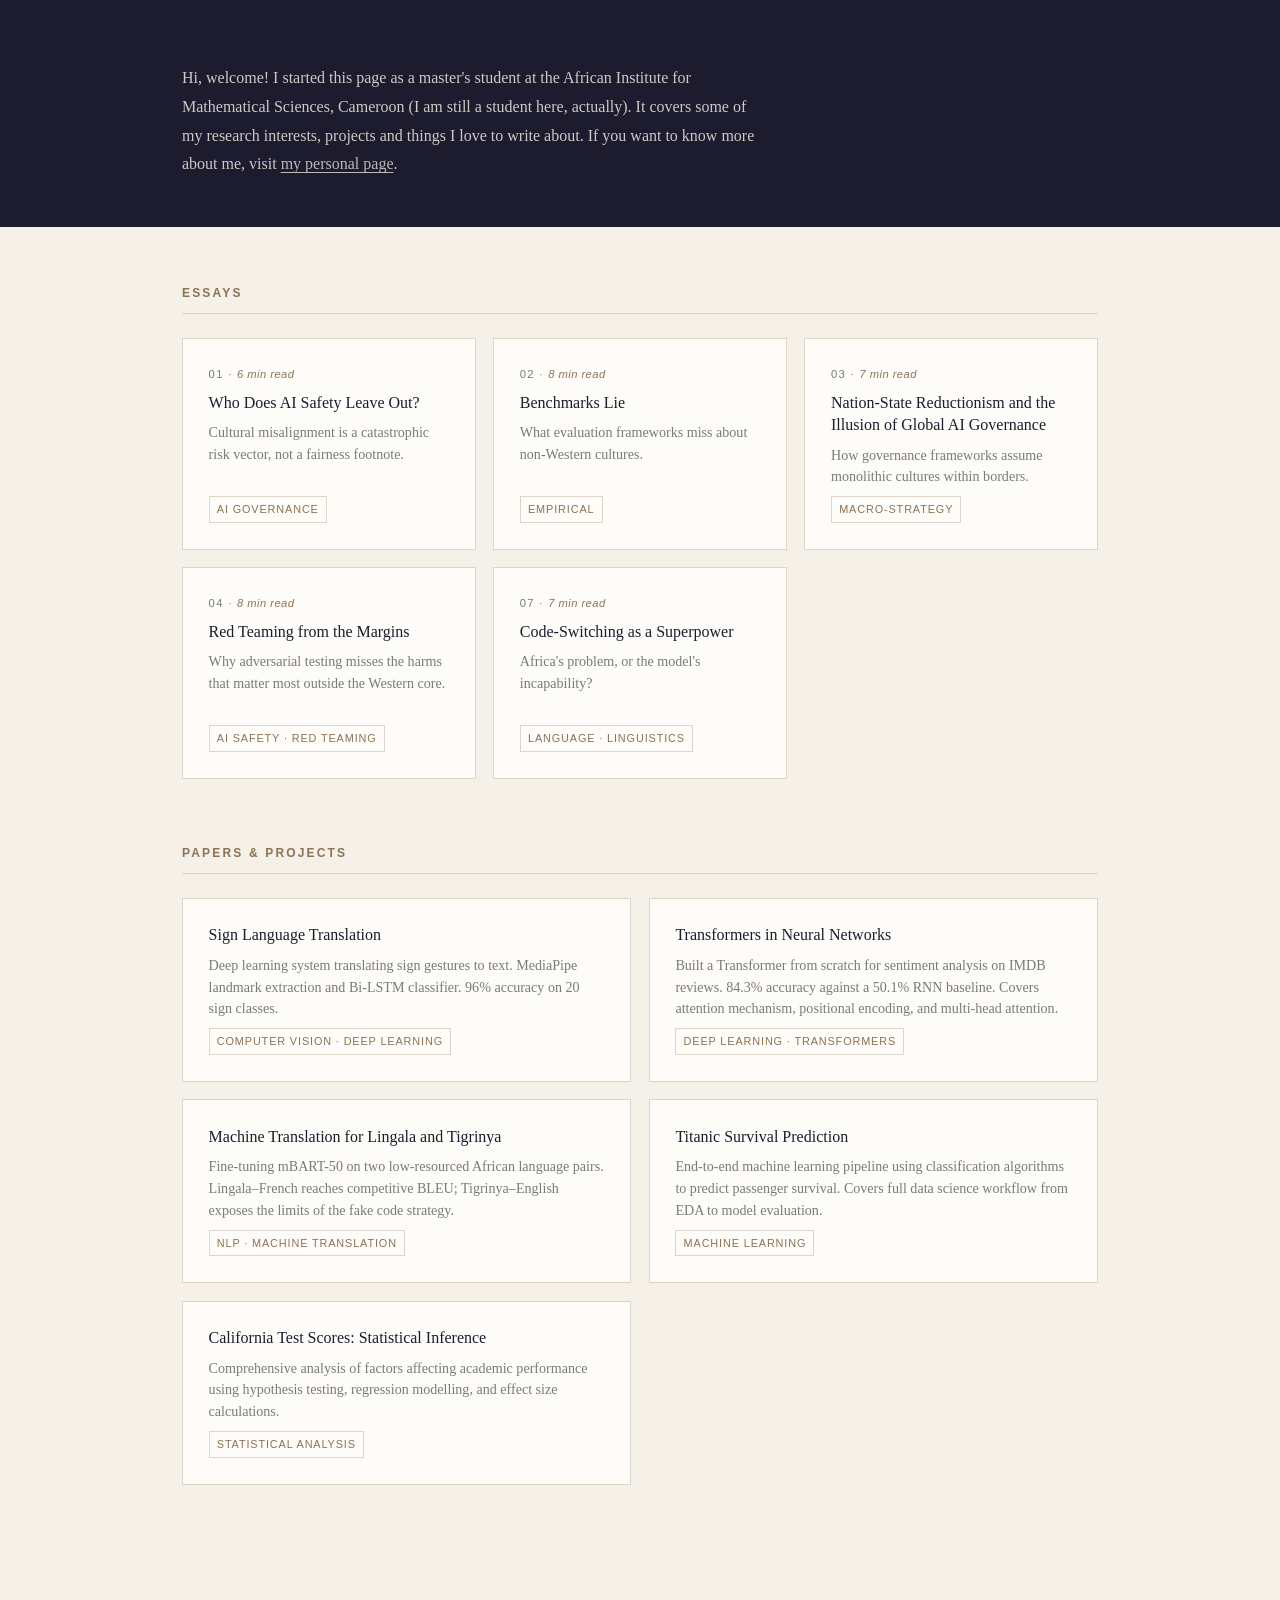
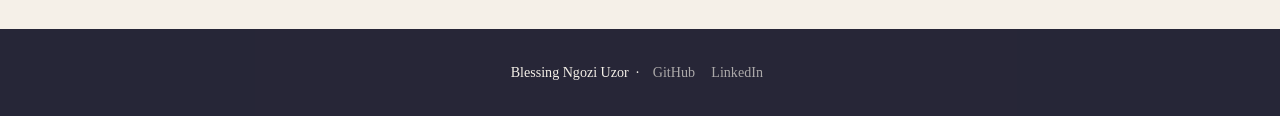
==== index.html @ 0ca080f7 "Update welcome text" ====
<!DOCTYPE html>
<html lang="en">
<head>
    <meta charset="UTF-8">
    <meta name="viewport" content="width=device-width, initial-scale=1.0">
    <title>Perspectives — Blessing Ngozi Uzor</title>
    <link rel="stylesheet" href="style.css">
</head>
<body>

    <header>
        <div class="container">
            <p class="welcome">Hi, welcome! I started this page as a master's student at the African Institute for Mathematical Sciences, Cameroon (I am still a student here, actually). It covers some of my research interests, projects and things I love to write about. If you want to know more about me, visit <a href="https://ngozi-uzor.github.io/BlessingNgoziUzor.github.io/" target="_blank" rel="noopener">my personal page</a>.</p>
        </div>
    </header>

    <main>

        <!-- Essays -->
        <section>
            <h2 class="section-title">Essays</h2>
            <div class="grid">

                <a href="blog/who-does-ai-safety-leave-out.html" class="card">
                    <span class="card-number">01 &middot; <span class="read-time">6 min read</span></span>
                    <h3>Who Does AI Safety Leave Out?</h3>
                    <p>Cultural misalignment is a catastrophic risk vector, not a fairness footnote.</p>
                    <span class="tag">AI Governance</span>
                </a>

                <a href="blog/benchmarks-lie.html" class="card">
                    <span class="card-number">02 &middot; <span class="read-time">8 min read</span></span>
                    <h3>Benchmarks Lie</h3>
                    <p>What evaluation frameworks miss about non-Western cultures.</p>
                    <span class="tag">Empirical</span>
                </a>

                <a href="blog/nation-state-reductionism.html" class="card">
                    <span class="card-number">03 &middot; <span class="read-time">7 min read</span></span>
                    <h3>Nation-State Reductionism and the Illusion of Global AI Governance</h3>
                    <p>How governance frameworks assume monolithic cultures within borders.</p>
                    <span class="tag">Macro-Strategy</span>
                </a>

                <a href="blog/red-teaming-from-the-margins.html" class="card">
                    <span class="card-number">04 &middot; <span class="read-time">8 min read</span></span>
                    <h3>Red Teaming from the Margins</h3>
                    <p>Why adversarial testing misses the harms that matter most outside the Western core.</p>
                    <span class="tag">AI Safety &middot; Red Teaming</span>
                </a>


<a href="blog/code-switching-as-a-superpower.html" class="card">
                    <span class="card-number">07 &middot; <span class="read-time">7 min read</span></span>
                    <h3>Code-Switching as a Superpower</h3>
                    <p>Africa's problem, or the model's incapability?</p>
                    <span class="tag">Language &middot; Linguistics</span>
                </a>

            </div>
        </section>

        <!-- Papers -->
        <section>
            <h2 class="section-title">Papers &amp; Projects</h2>
            <div class="grid grid-papers">

                <a href="projects/sign-language.html" class="card">
                    <h3>Sign Language Translation</h3>
                    <p>Deep learning system translating sign gestures to text. MediaPipe landmark extraction and Bi-LSTM classifier. 96% accuracy on 20 sign classes.</p>
                    <span class="tag">Computer Vision &middot; Deep Learning</span>
                </a>

                <a href="projects/transformers.html" class="card">
                    <h3>Transformers in Neural Networks</h3>
                    <p>Built a Transformer from scratch for sentiment analysis on IMDB reviews. 84.3% accuracy against a 50.1% RNN baseline. Covers attention mechanism, positional encoding, and multi-head attention.</p>
                    <span class="tag">Deep Learning &middot; Transformers</span>
                </a>

                <a href="projects/machine-translation.html" class="card">
                    <h3>Machine Translation for Lingala and Tigrinya</h3>
                    <p>Fine-tuning mBART-50 on two low-resourced African language pairs. Lingala–French reaches competitive BLEU; Tigrinya–English exposes the limits of the fake code strategy.</p>
                    <span class="tag">NLP &middot; Machine Translation</span>
                </a>

                <a href="https://github.com/Ngozi-uzor/Titanic-Survival-Prediction-Machine-Learning-Project" class="card" target="_blank" rel="noopener">
                    <h3>Titanic Survival Prediction</h3>
                    <p>End-to-end machine learning pipeline using classification algorithms to predict passenger survival. Covers full data science workflow from EDA to model evaluation.</p>
                    <span class="tag">Machine Learning</span>
                </a>

                <a href="https://github.com/Ngozi-uzor/CALIFORNIA-TEST-SCORES-Complete-Statistical-Inference-Project" class="card" target="_blank" rel="noopener">
                    <h3>California Test Scores: Statistical Inference</h3>
                    <p>Comprehensive analysis of factors affecting academic performance using hypothesis testing, regression modelling, and effect size calculations.</p>
                    <span class="tag">Statistical Analysis</span>
                </a>

            </div>
        </section>

    </main>

    <footer>
        <div class="container">
            <p>
                Blessing Ngozi Uzor &nbsp;&middot;&nbsp;
                <a href="https://github.com/Ngozi-uzor" target="_blank" rel="noopener">GitHub</a>
                <a href="https://linkedin.com/in/uzor-blessing-ngozi-2a97b01a7" target="_blank" rel="noopener">LinkedIn</a>
            </p>
        </div>
    </footer>

</body>
</html>
---- style.css ----
:root {
    --cream: #F5F0E8;
    --cream-card: #FEFCF8;
    --dark: #1C1C2E;
    --accent: #8B7355;
    --text: #2C2C2C;
    --text-muted: #7A7A7A;
    --border: #DDD5C8;
}

* {
    margin: 0;
    padding: 0;
    box-sizing: border-box;
}

body {
    background-color: var(--cream);
    color: var(--text);
    font-family: 'Georgia', serif;
    line-height: 1.7;
}

/* ── Layout ── */
.container {
    max-width: 980px;
    margin: 0 auto;
    padding: 0 2rem;
}

/* ── Header ── */
header {
    background-color: var(--dark);
    color: var(--cream);
    padding: 4rem 0 3rem;
}

header h1 {
    font-size: 2.4rem;
    font-weight: normal;
    letter-spacing: 0.04em;
    margin-bottom: 0.5rem;
}

header .tagline {
    font-size: 1rem;
    opacity: 0.75;
    margin-bottom: 0.6rem;
}

header .bio {
    font-size: 0.9rem;
    opacity: 0.6;
    max-width: 540px;
    line-height: 1.6;
    margin-bottom: 1.2rem;
}

header .welcome {
    font-size: 1rem;
    opacity: 0.82;
    max-width: 580px;
    line-height: 1.8;
}

header .welcome a {
    color: var(--cream);
    opacity: 0.9;
    text-decoration: underline;
    text-underline-offset: 3px;
}

/* ── Main ── */
main {
    padding: 3.5rem 2rem 5rem;
    max-width: 980px;
    margin: 0 auto;
}

section {
    margin-bottom: 4rem;
}

/* ── Section titles ── */
.section-title {
    font-family: Arial, sans-serif;
    font-size: 0.75rem;
    font-weight: 700;
    letter-spacing: 0.18em;
    text-transform: uppercase;
    color: var(--accent);
    margin-bottom: 1.5rem;
    padding-bottom: 0.6rem;
    border-bottom: 1px solid var(--border);
}

/* ── Grid ── */
.grid {
    display: grid;
    grid-template-columns: repeat(3, 1fr);
    grid-auto-rows: 1fr;
    gap: 1.1rem;
    align-items: stretch;
}

.grid-papers {
    grid-template-columns: repeat(2, 1fr);
    grid-auto-rows: auto;
}

/* ── Cards ── */
.card {
    background-color: var(--cream-card);
    border: 1px solid var(--border);
    padding: 1.6rem;
    text-decoration: none;
    color: inherit;
    display: flex;
    flex-direction: column;
    gap: 0.5rem;
    transition: border-color 0.2s ease, box-shadow 0.2s ease;
}

a.card:hover {
    border-color: var(--dark);
    box-shadow: 0 2px 14px rgba(28, 28, 46, 0.09);
}

.card-number {
    font-family: Arial, sans-serif;
    font-size: 0.7rem;
    letter-spacing: 0.12em;
    color: var(--text-muted);
}

.read-time {
    letter-spacing: 0.04em;
    color: var(--accent);
    font-style: italic;
}

.card h3 {
    font-size: 1rem;
    font-weight: normal;
    line-height: 1.4;
    color: var(--dark);
}

.card p {
    font-size: 0.88rem;
    color: var(--text-muted);
    line-height: 1.55;
    flex: 1;
}

.tag {
    display: inline-block;
    font-family: Arial, sans-serif;
    font-size: 0.68rem;
    letter-spacing: 0.08em;
    text-transform: uppercase;
    color: var(--accent);
    border: 1px solid var(--border);
    padding: 0.2rem 0.45rem;
    width: fit-content;
}

.card.coming-soon {
    opacity: 0.55;
    cursor: default;
}

.soon-label {
    font-family: Arial, sans-serif;
    font-size: 0.68rem;
    letter-spacing: 0.1em;
    text-transform: uppercase;
    color: var(--text-muted);
    margin-top: 0.25rem;
}

/* ── Footer ── */
footer {
    background-color: var(--dark);
    color: var(--cream);
    text-align: center;
    padding: 2rem 0;
    font-size: 0.88rem;
    opacity: 0.95;
}

footer a {
    color: var(--cream);
    opacity: 0.65;
    text-decoration: none;
    margin: 0 0.4rem;
}

footer a:hover {
    opacity: 1;
}

/* ── Blog Post ── */
.post-header {
    background-color: var(--dark);
    color: var(--cream);
    padding: 3.5rem 0 3rem;
}

.back-link {
    display: inline-block;
    font-family: Arial, sans-serif;
    font-size: 0.8rem;
    letter-spacing: 0.07em;
    color: var(--cream);
    opacity: 0.55;
    text-decoration: none;
    margin-bottom: 2rem;
}

.back-link:hover {
    opacity: 1;
}

.post-header h1 {
    font-size: 1.9rem;
    font-weight: normal;
    line-height: 1.35;
    max-width: 620px;
    margin-bottom: 0.6rem;
}

.post-header .subtitle {
    font-size: 0.95rem;
    opacity: 0.65;
    max-width: 580px;
}

.post-body {
    max-width: 680px;
    margin: 0 auto;
    padding: 3rem 2rem 5rem;
}

.post-body h2 {
    font-family: 'Georgia', serif;
    font-size: 1.25rem;
    font-weight: normal;
    letter-spacing: 0;
    text-transform: none;
    color: var(--accent);
    margin: 2.75rem 0 1rem;
    padding-bottom: 0.5rem;
    border-bottom: 1px solid var(--border);
}

.post-body p {
    font-size: 1rem;
    line-height: 1.85;
    margin-bottom: 1.3rem;
    color: var(--text);
}

.post-body em {
    font-style: italic;
}

.post-body strong {
    color: var(--dark);
    font-weight: bold;
}

.post-body .post-note {
    font-size: 0.88rem;
    color: var(--text-muted);
    border-top: 1px solid var(--border);
    padding-top: 1.5rem;
    margin-top: 3rem;
    font-style: italic;
}

/* ── Responsive ── */
@media (max-width: 768px) {
    .grid {
        grid-template-columns: repeat(2, 1fr);
    }

    .grid-papers {
        grid-template-columns: 1fr;
    }

    header h1 {
        font-size: 1.9rem;
    }
}

@media (max-width: 520px) {
    .grid {
        grid-template-columns: 1fr;
    }

    header h1 {
        font-size: 1.65rem;
    }

    .post-header h1 {
        font-size: 1.5rem;
    }
}
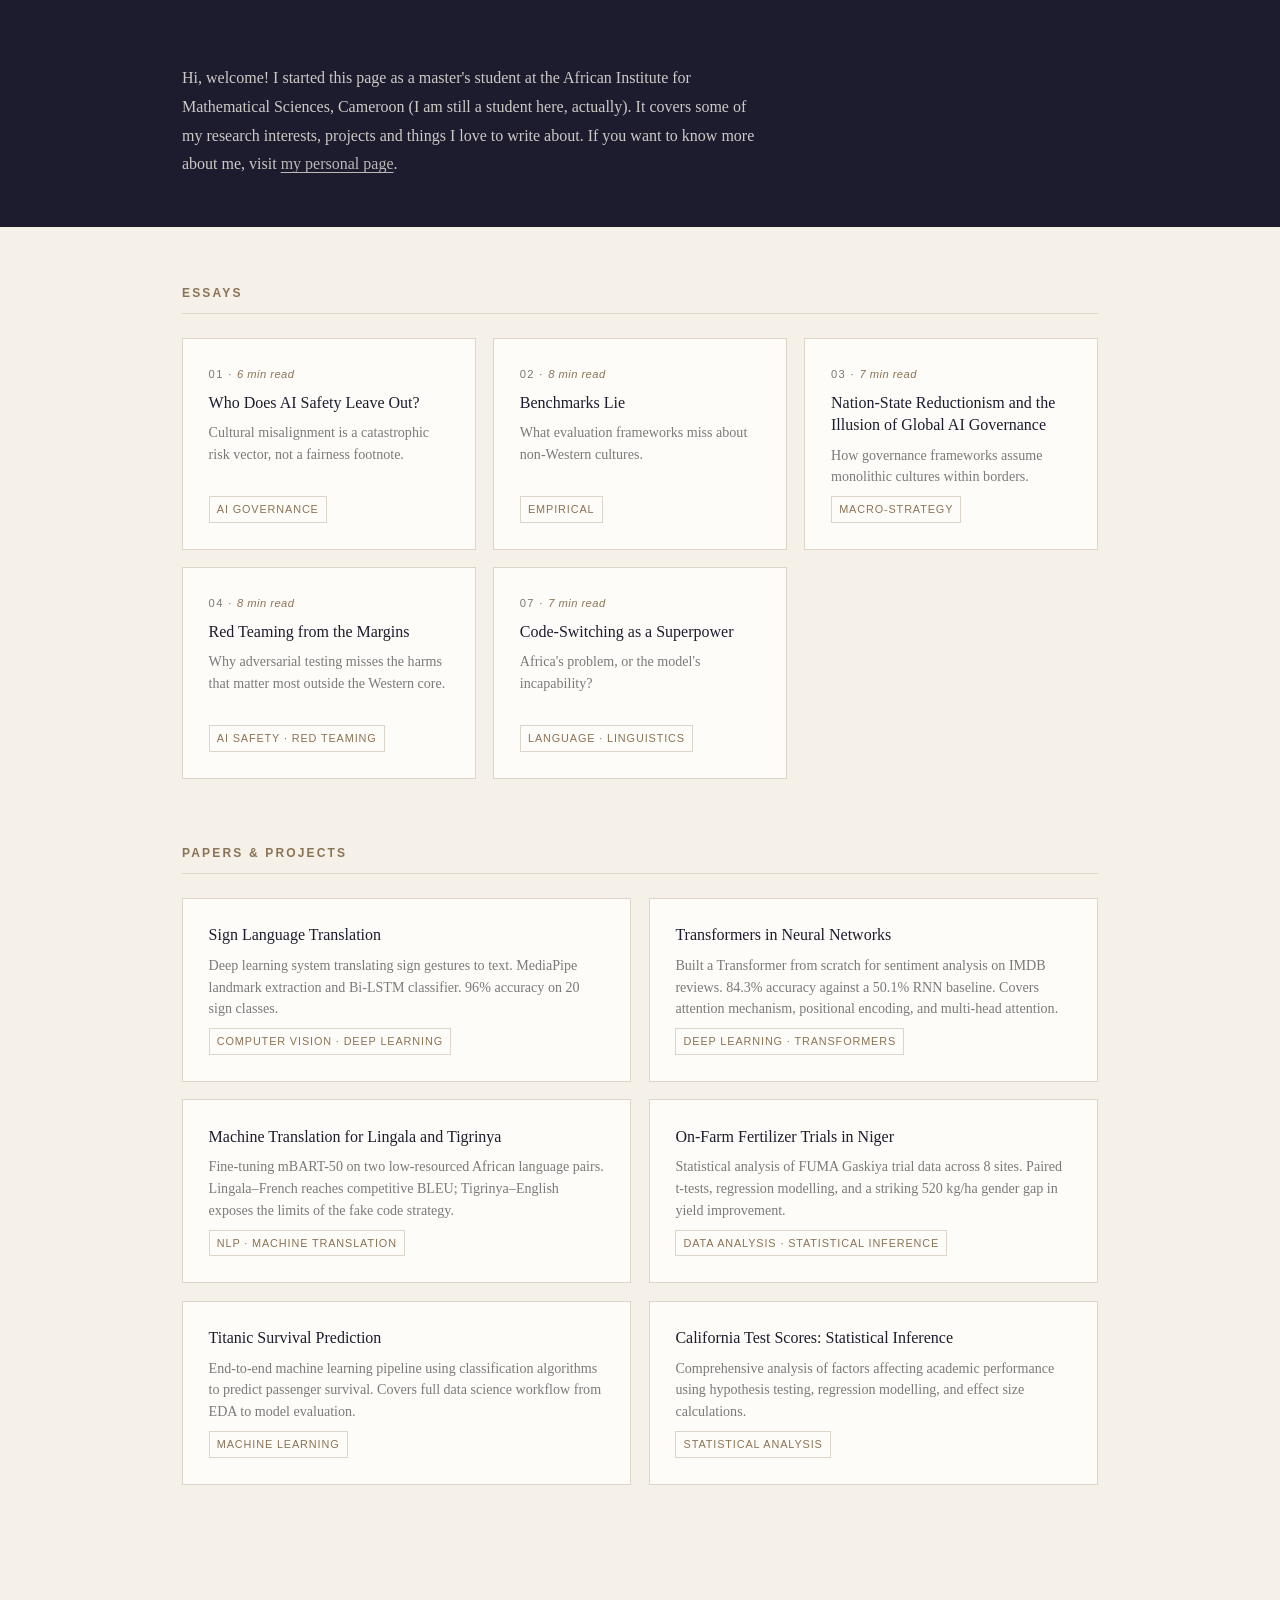
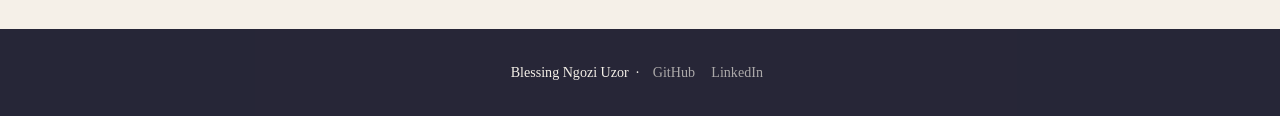
==== commit a1d6b849: "Add on-farm fertilizer trials data analysis project page - New project page: FUMA Gaskiya Niger fert" ====
--- a/index.html
+++ b/index.html
@@ -83,6 +83,12 @@
                     <span class="tag">NLP &middot; Machine Translation</span>
                 </a>
 
+                <a href="projects/fertilizer-trials.html" class="card">
+                    <h3>On-Farm Fertilizer Trials in Niger</h3>
+                    <p>Statistical analysis of FUMA Gaskiya trial data across 8 sites. Paired t-tests, regression modelling, and a striking 520 kg/ha gender gap in yield improvement.</p>
+                    <span class="tag">Data Analysis &middot; Statistical Inference</span>
+                </a>
+
                 <a href="https://github.com/Ngozi-uzor/Titanic-Survival-Prediction-Machine-Learning-Project" class="card" target="_blank" rel="noopener">
                     <h3>Titanic Survival Prediction</h3>
                     <p>End-to-end machine learning pipeline using classification algorithms to predict passenger survival. Covers full data science workflow from EDA to model evaluation.</p>
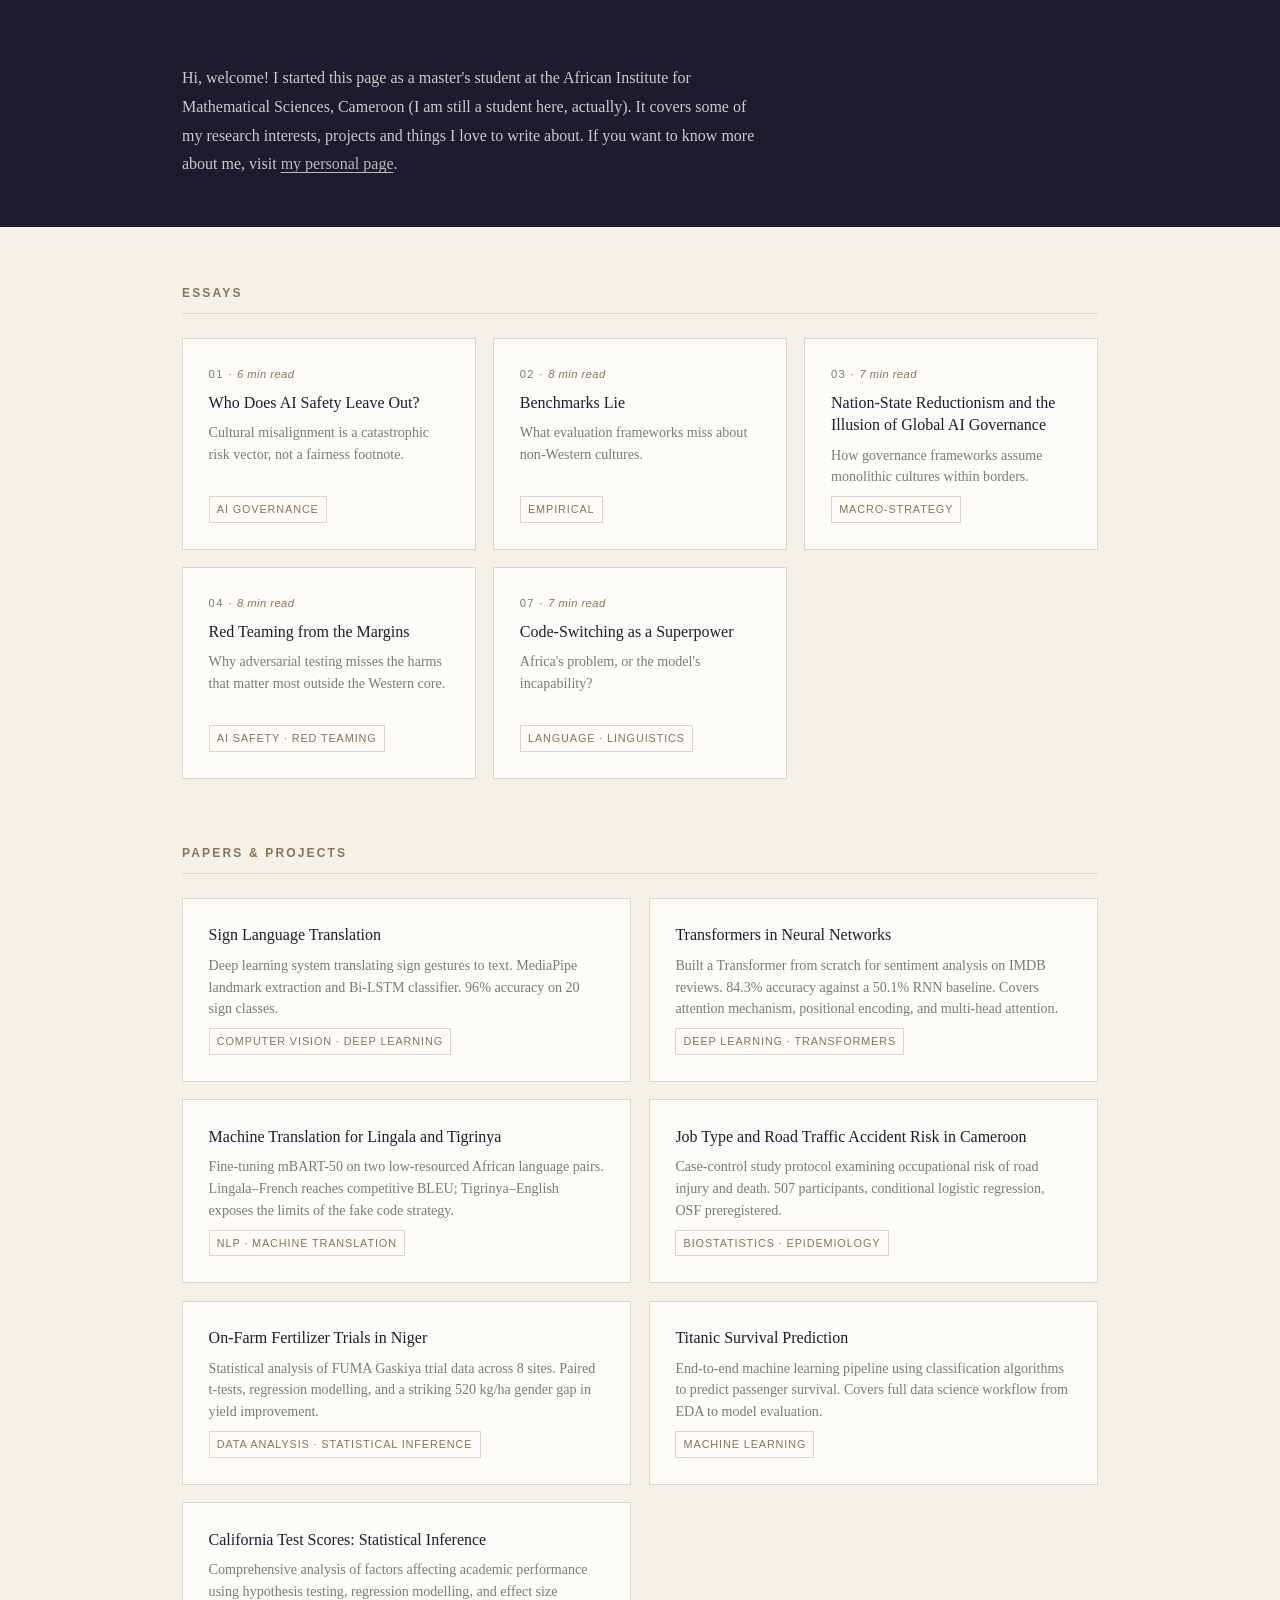
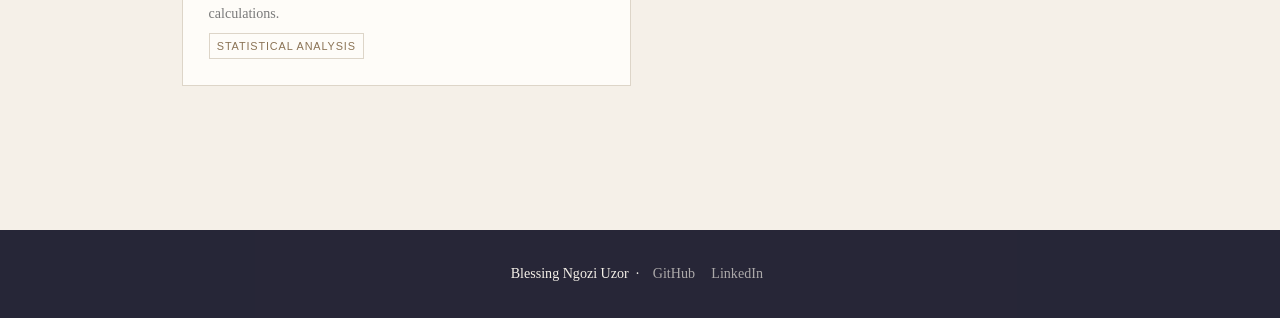
==== commit bd0480e4: "Add biostatistics road accident case-control study protocol page - New project page: Job Type and RT" ====
--- a/index.html
+++ b/index.html
@@ -83,6 +83,12 @@
                     <span class="tag">NLP &middot; Machine Translation</span>
                 </a>
 
+                <a href="projects/road-accident-study.html" class="card">
+                    <h3>Job Type and Road Traffic Accident Risk in Cameroon</h3>
+                    <p>Case-control study protocol examining occupational risk of road injury and death. 507 participants, conditional logistic regression, OSF preregistered.</p>
+                    <span class="tag">Biostatistics &middot; Epidemiology</span>
+                </a>
+
                 <a href="projects/fertilizer-trials.html" class="card">
                     <h3>On-Farm Fertilizer Trials in Niger</h3>
                     <p>Statistical analysis of FUMA Gaskiya trial data across 8 sites. Paired t-tests, regression modelling, and a striking 520 kg/ha gender gap in yield improvement.</p>
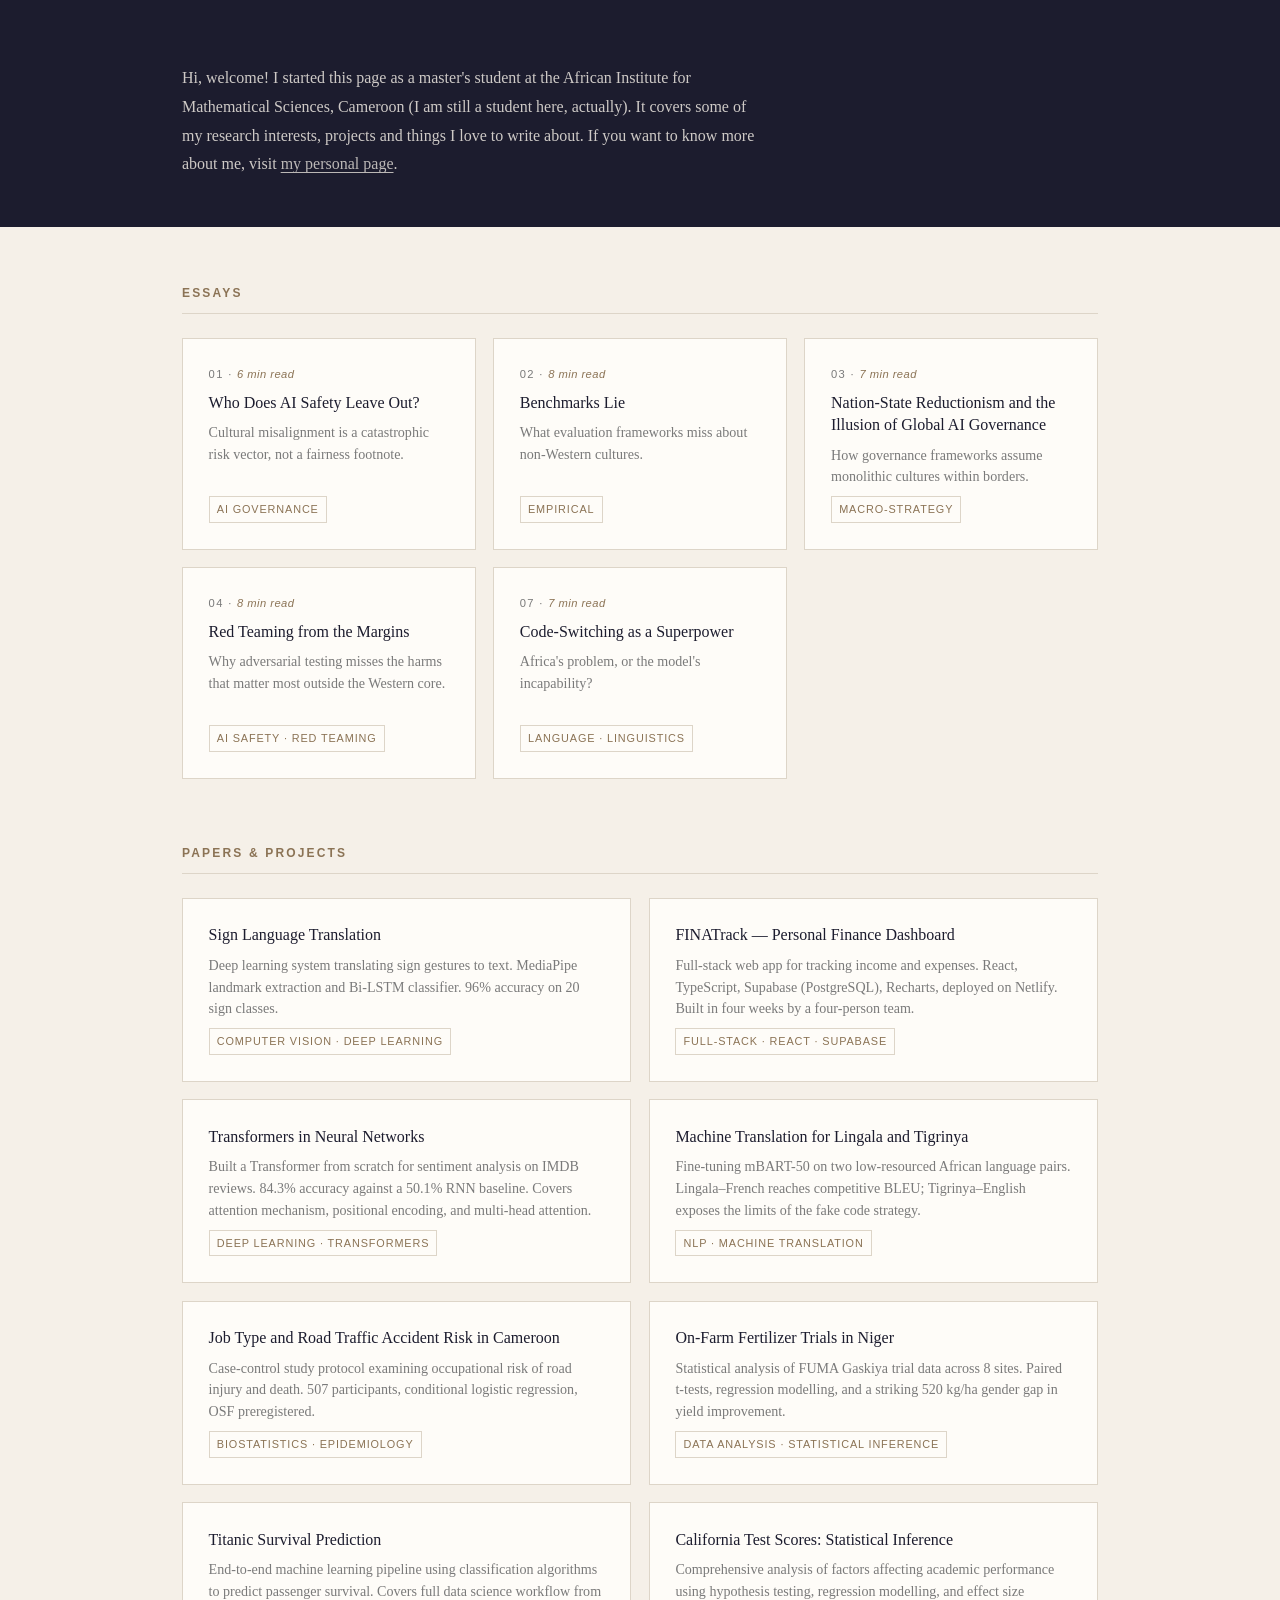
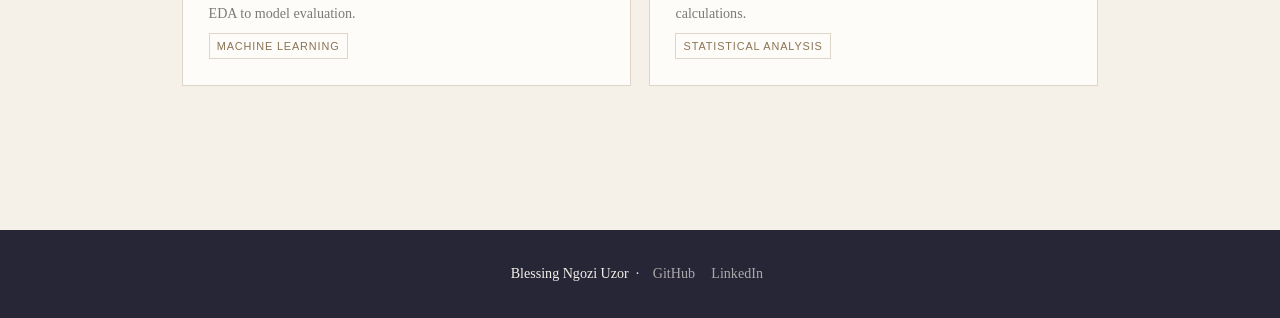
==== commit ac06ed34: "Add FINATrack full-stack finance dashboard project page - React 19, TypeScript, Supabase, Recharts, " ====
--- a/index.html
+++ b/index.html
@@ -71,6 +71,12 @@
                     <span class="tag">Computer Vision &middot; Deep Learning</span>
                 </a>
 
+                <a href="projects/finatrack.html" class="card">
+                    <h3>FINATrack — Personal Finance Dashboard</h3>
+                    <p>Full-stack web app for tracking income and expenses. React, TypeScript, Supabase (PostgreSQL), Recharts, deployed on Netlify. Built in four weeks by a four-person team.</p>
+                    <span class="tag">Full-Stack &middot; React &middot; Supabase</span>
+                </a>
+
                 <a href="projects/transformers.html" class="card">
                     <h3>Transformers in Neural Networks</h3>
                     <p>Built a Transformer from scratch for sentiment analysis on IMDB reviews. 84.3% accuracy against a 50.1% RNN baseline. Covers attention mechanism, positional encoding, and multi-head attention.</p>
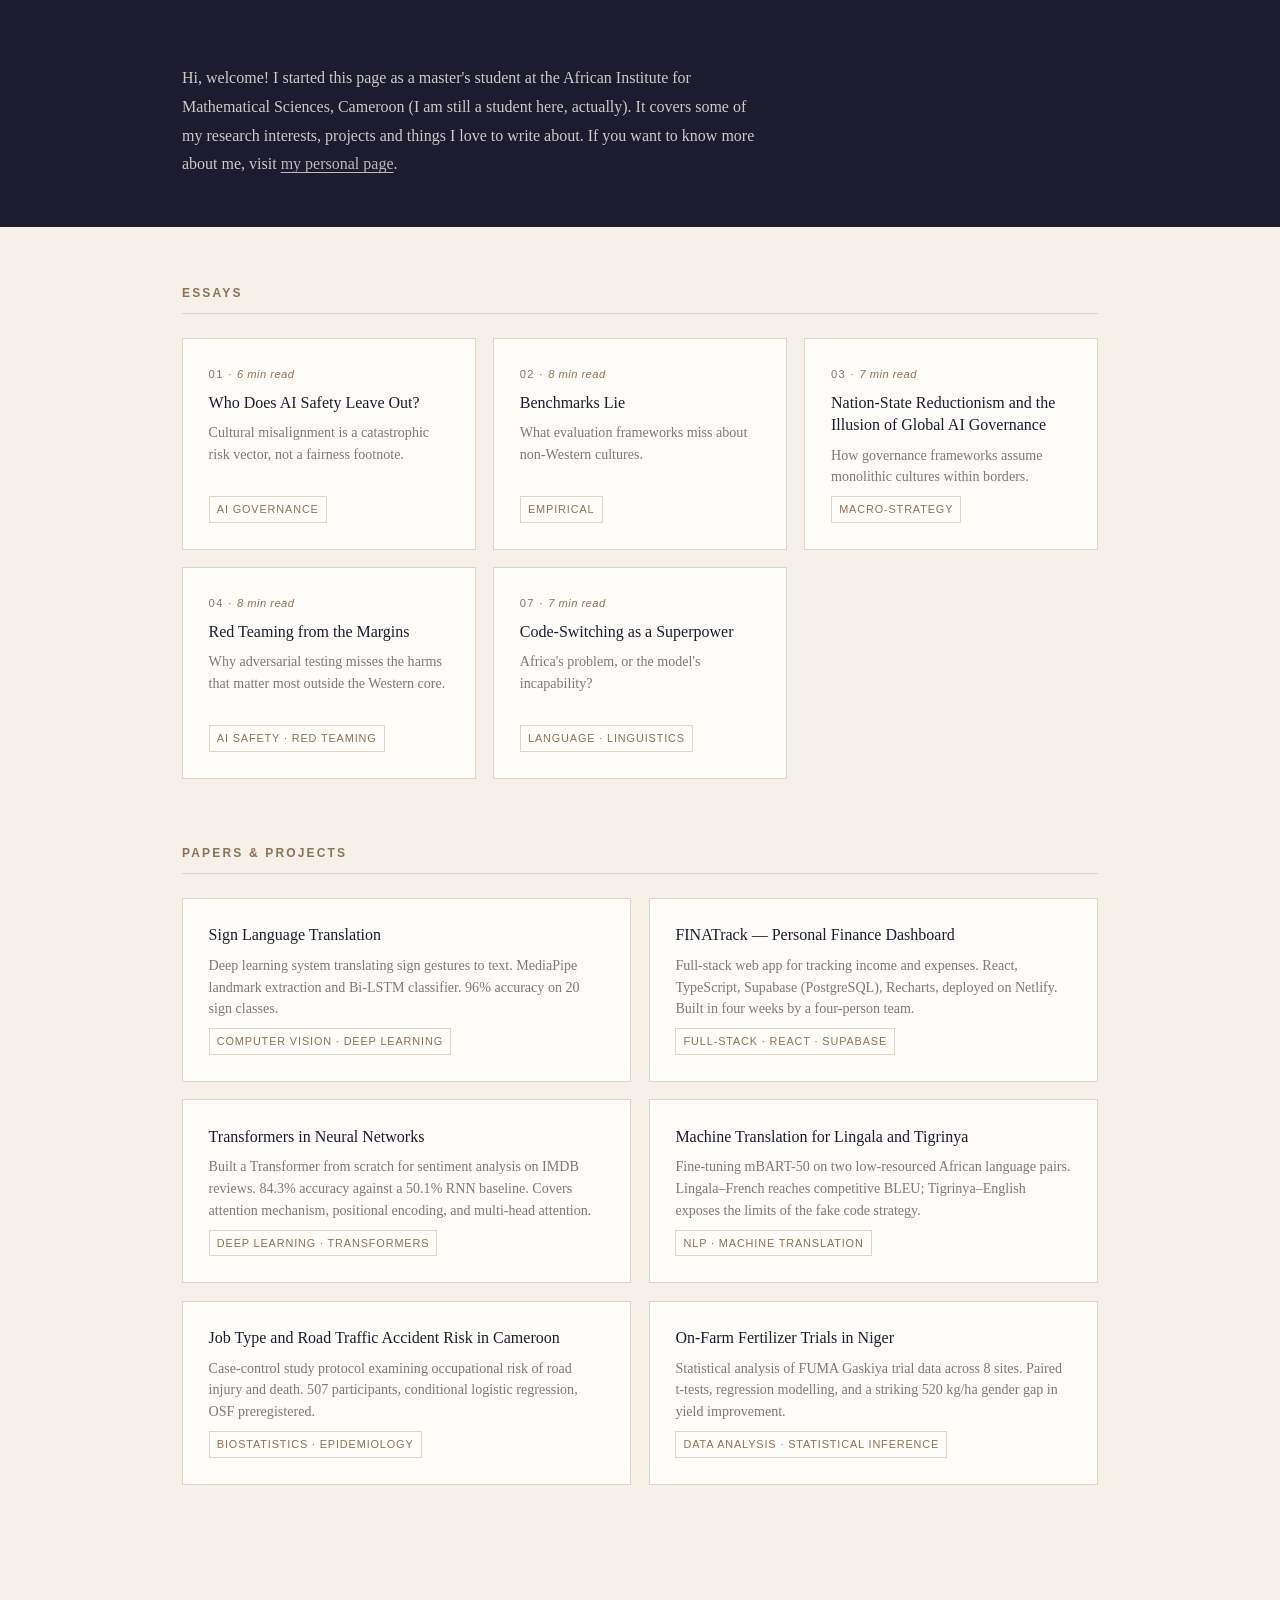
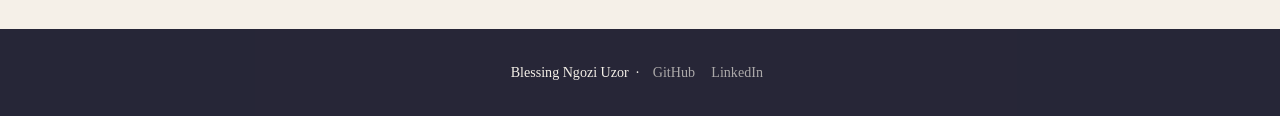
==== commit 013b1933: "Remove Titanic and California Test Scores cards" ====
--- a/index.html
+++ b/index.html
@@ -101,17 +101,6 @@
                     <span class="tag">Data Analysis &middot; Statistical Inference</span>
                 </a>
 
-                <a href="https://github.com/Ngozi-uzor/Titanic-Survival-Prediction-Machine-Learning-Project" class="card" target="_blank" rel="noopener">
-                    <h3>Titanic Survival Prediction</h3>
-                    <p>End-to-end machine learning pipeline using classification algorithms to predict passenger survival. Covers full data science workflow from EDA to model evaluation.</p>
-                    <span class="tag">Machine Learning</span>
-                </a>
-
-                <a href="https://github.com/Ngozi-uzor/CALIFORNIA-TEST-SCORES-Complete-Statistical-Inference-Project" class="card" target="_blank" rel="noopener">
-                    <h3>California Test Scores: Statistical Inference</h3>
-                    <p>Comprehensive analysis of factors affecting academic performance using hypothesis testing, regression modelling, and effect size calculations.</p>
-                    <span class="tag">Statistical Analysis</span>
-                </a>
 
             </div>
         </section>
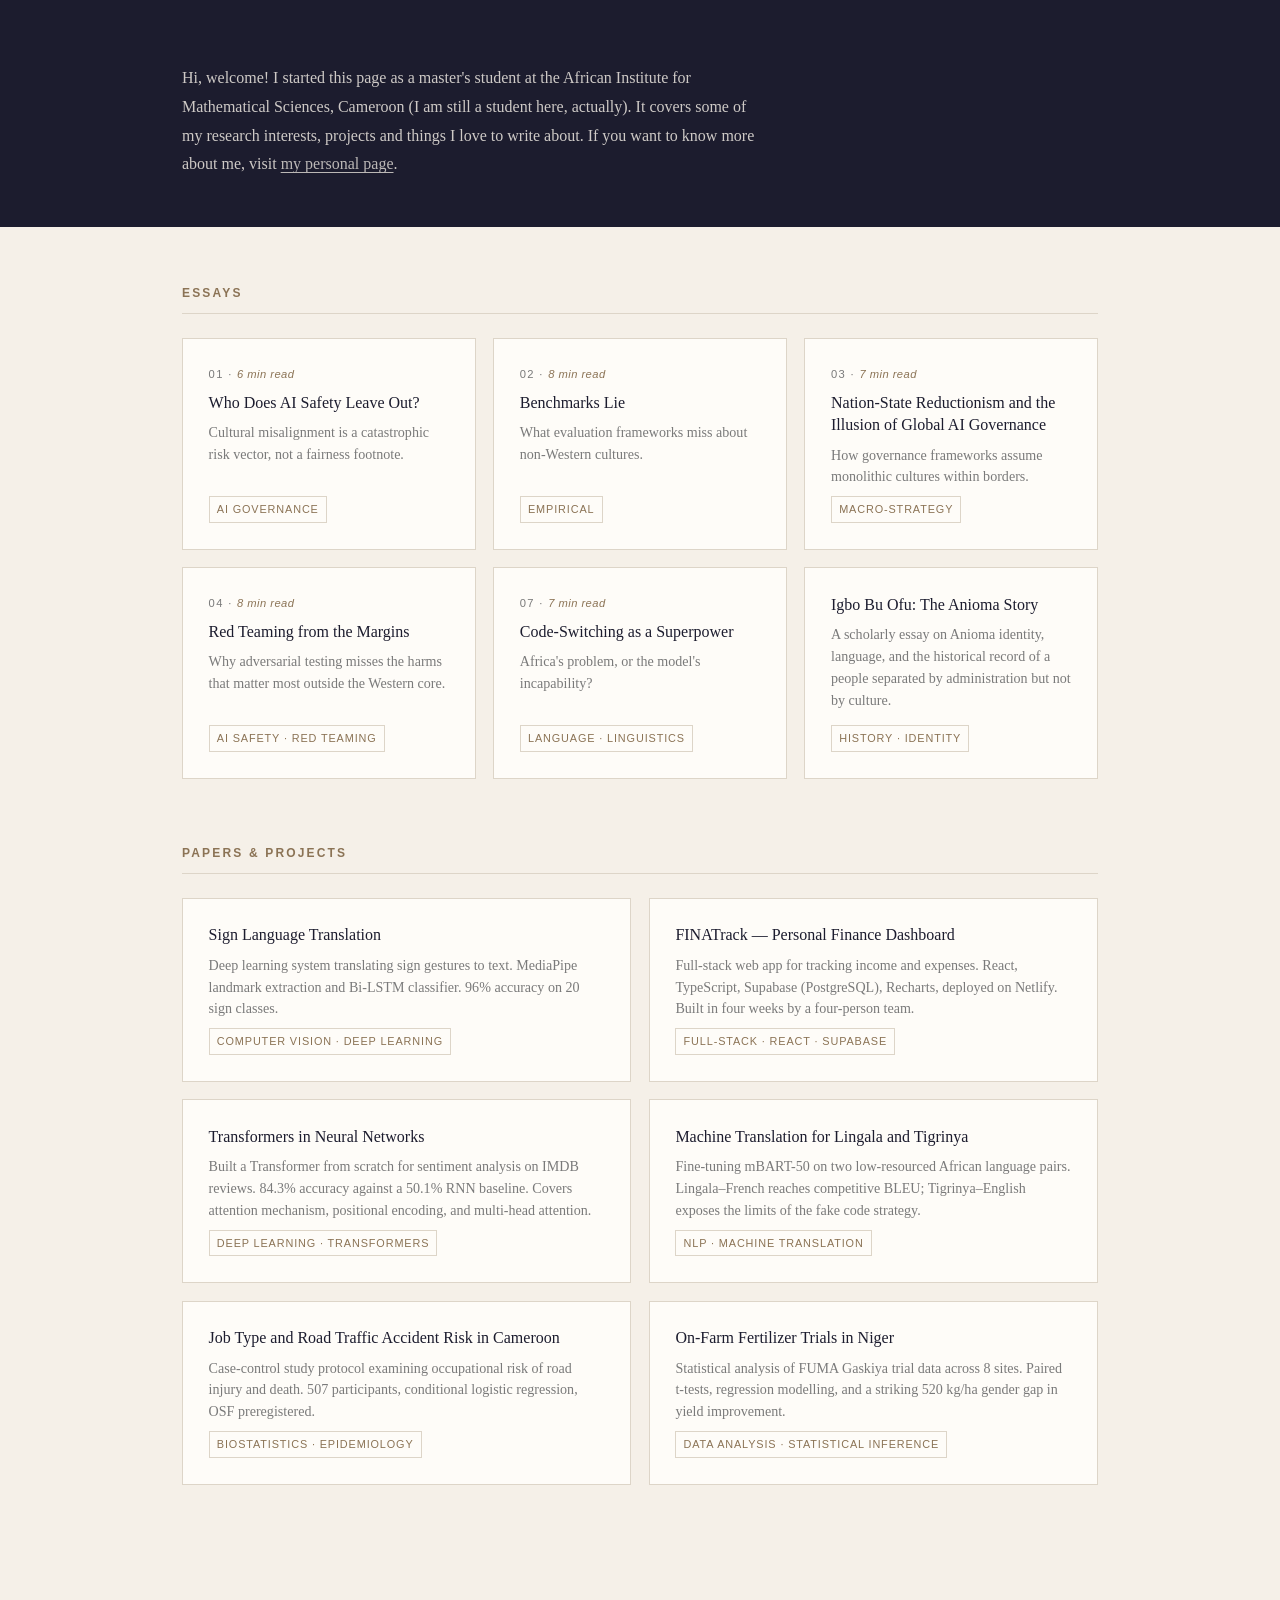
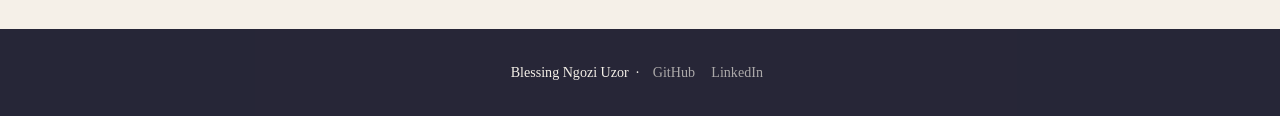
==== commit cf8f0350: "Add Anioma cultural essay card to essays grid" ====
--- a/index.html
+++ b/index.html
@@ -55,6 +55,12 @@
                     <h3>Code-Switching as a Superpower</h3>
                     <p>Africa's problem, or the model's incapability?</p>
                     <span class="tag">Language &middot; Linguistics</span>
+                </a>
+
+                <a href="https://ngozi-uzor.github.io/ANIOMA/" class="card" target="_blank" rel="noopener">
+                    <h3>Igbo Bu Ofu: The Anioma Story</h3>
+                    <p>A scholarly essay on Anioma identity, language, and the historical record of a people separated by administration but not by culture.</p>
+                    <span class="tag">History &middot; Identity</span>
                 </a>
 
             </div>
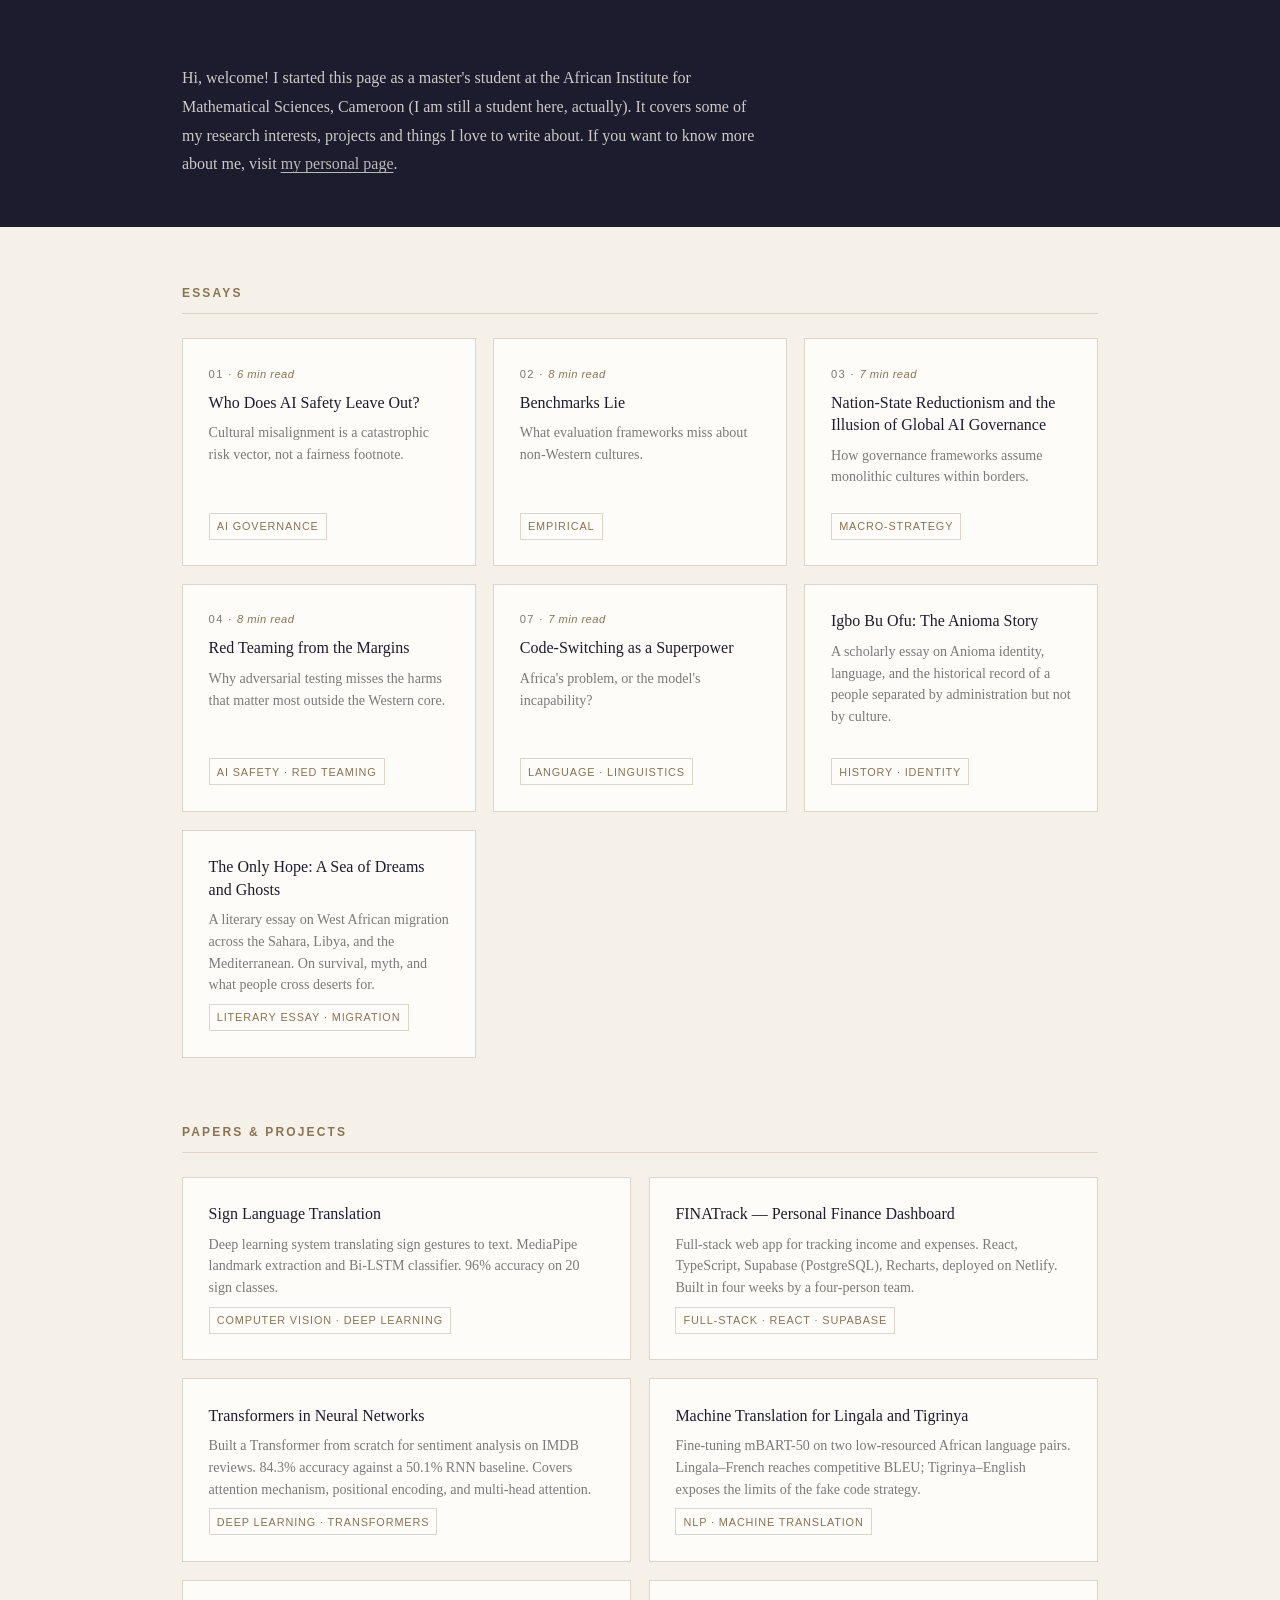
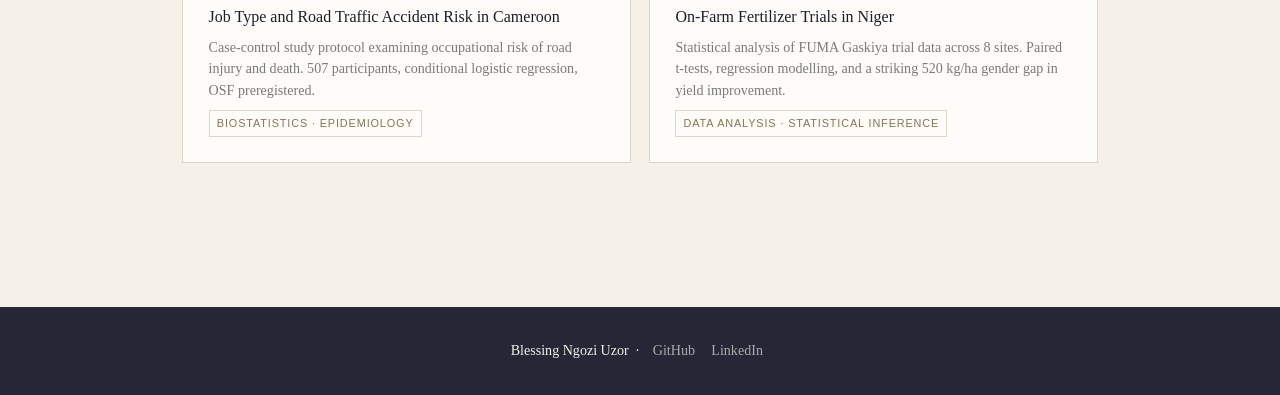
==== commit 992204b8: "Add The Only Hope literary essay card to essays grid" ====
--- a/index.html
+++ b/index.html
@@ -63,6 +63,12 @@
                     <span class="tag">History &middot; Identity</span>
                 </a>
 
+                <a href="https://ngozi-uzor.github.io/The-Only-Hope/" class="card" target="_blank" rel="noopener">
+                    <h3>The Only Hope: A Sea of Dreams and Ghosts</h3>
+                    <p>A literary essay on West African migration across the Sahara, Libya, and the Mediterranean. On survival, myth, and what people cross deserts for.</p>
+                    <span class="tag">Literary Essay &middot; Migration</span>
+                </a>
+
             </div>
         </section>
 
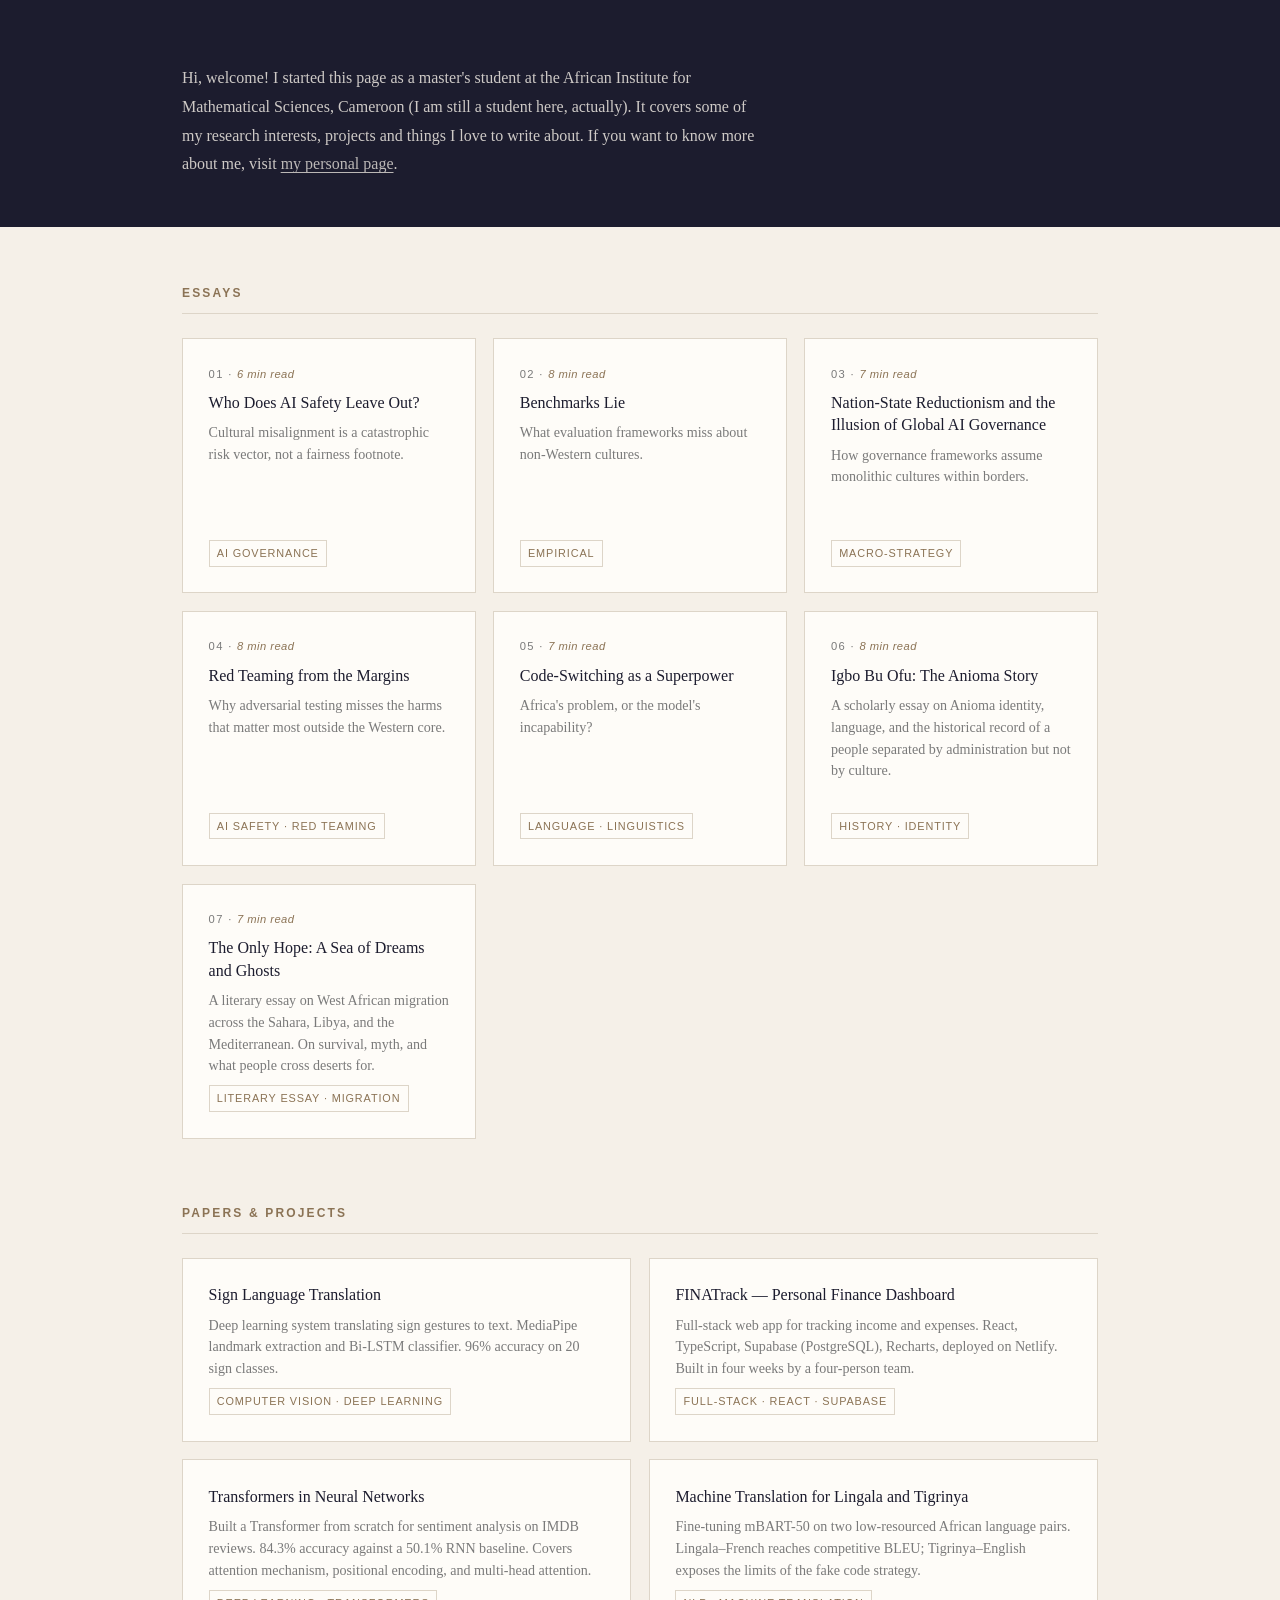
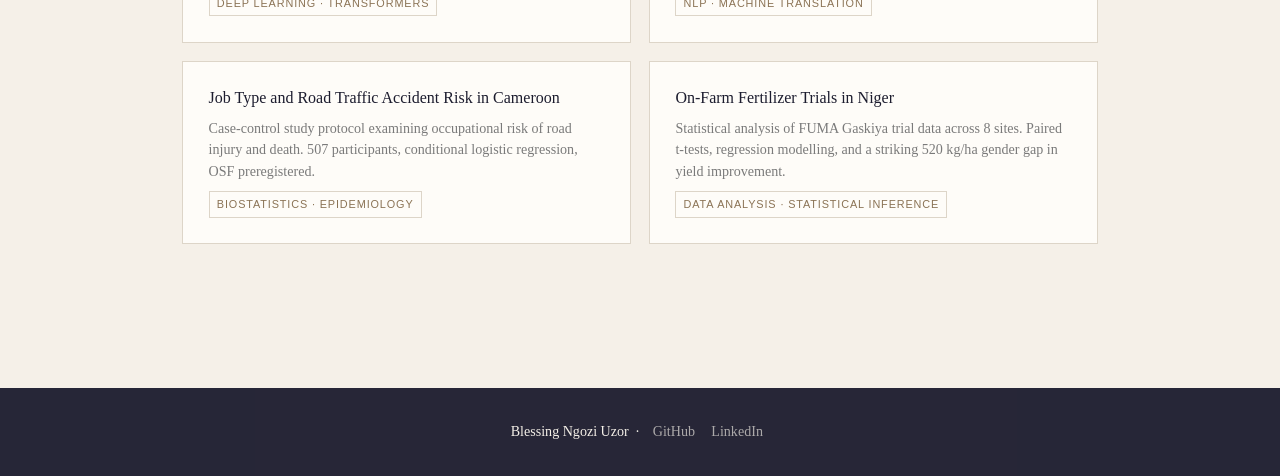
==== commit 17411802: "Renumber essays 05-07 and add read times" ====
--- a/index.html
+++ b/index.html
@@ -50,20 +50,22 @@
                 </a>
 
 
-<a href="blog/code-switching-as-a-superpower.html" class="card">
-                    <span class="card-number">07 &middot; <span class="read-time">7 min read</span></span>
+                <a href="blog/code-switching-as-a-superpower.html" class="card">
+                    <span class="card-number">05 &middot; <span class="read-time">7 min read</span></span>
                     <h3>Code-Switching as a Superpower</h3>
                     <p>Africa's problem, or the model's incapability?</p>
                     <span class="tag">Language &middot; Linguistics</span>
                 </a>
 
                 <a href="https://ngozi-uzor.github.io/ANIOMA/" class="card" target="_blank" rel="noopener">
+                    <span class="card-number">06 &middot; <span class="read-time">8 min read</span></span>
                     <h3>Igbo Bu Ofu: The Anioma Story</h3>
                     <p>A scholarly essay on Anioma identity, language, and the historical record of a people separated by administration but not by culture.</p>
                     <span class="tag">History &middot; Identity</span>
                 </a>
 
                 <a href="https://ngozi-uzor.github.io/The-Only-Hope/" class="card" target="_blank" rel="noopener">
+                    <span class="card-number">07 &middot; <span class="read-time">7 min read</span></span>
                     <h3>The Only Hope: A Sea of Dreams and Ghosts</h3>
                     <p>A literary essay on West African migration across the Sahara, Libya, and the Mediterranean. On survival, myth, and what people cross deserts for.</p>
                     <span class="tag">Literary Essay &middot; Migration</span>
